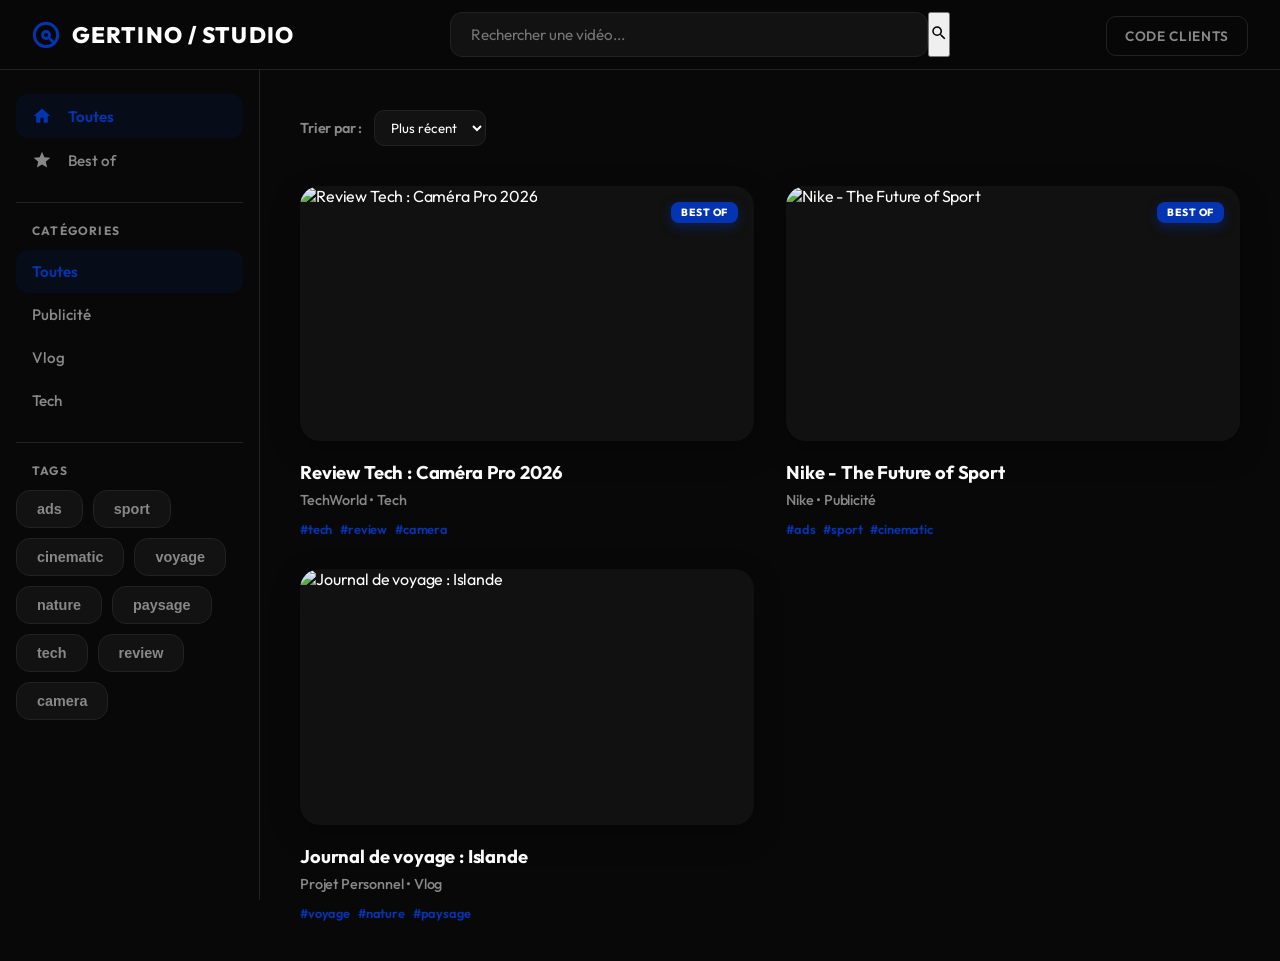
==== index.html @ 9754dc12 "Add files via upload" ====
<!DOCTYPE html>
<html lang="fr">
<head>
    <meta charset="UTF-8">
    <meta name="viewport" content="width=device-width, initial-scale=1.0">
    <title>Portfolio Vidéo | Monteur Pro</title>
    <link rel="stylesheet" href="styles.css">
    <!-- Fallback JSON if fetch fails -->
    <script id="videos-fallback" type="application/json">
    [
      {
        "id": "vid-001",
        "title": "Nike - The Future of Sport",
        "youtubeId": "dQw4w9WgXcQ",
        "category": "Publicité",
        "client": "Nike",
        "tags": ["ads", "sport", "cinematic"],
        "date": "2026-01-15",
        "featured": true,
        "description": "Une publicité dynamique présentant les dernières innovations en matière de vêtements de sport."
      },
      {
        "id": "vid-002",
        "title": "Journal de voyage : Islande",
        "youtubeId": "jNQXAC9IVRw",
        "category": "Vlog",
        "client": "Projet Personnel",
        "tags": ["voyage", "nature", "paysage"],
        "date": "2025-11-20",
        "featured": false,
        "description": "Un voyage cinématographique à travers les paysages époustouflants de l'Islande."
      },
      {
        "id": "vid-003",
        "title": "Review Tech : Caméra Pro 2026",
        "youtubeId": "ScMzIvxBSi4",
        "category": "Tech",
        "client": "TechWorld",
        "tags": ["tech", "review", "camera"],
        "date": "2026-02-10",
        "featured": true,
        "description": "Test approfondi de la caméra la plus attendue de l'année."
      }
    ]
    </script>
</head>
<body class="dark-theme">
    <header class="topbar">
        <div class="logo">
            <svg viewBox="0 0 24 24" width="28" height="28" fill="none" stroke="currentColor" stroke-width="2.5" stroke-linecap="round" stroke-linejoin="round"><circle cx="12" cy="12" r="10"/><circle cx="12" cy="12" r="3"/><path d="m19 19-3.5-3.5"/></svg>
            <span>GERTINO / STUDIO</span>
        </div>
        <div class="search-container">
            <input type="text" id="search-input" placeholder="Rechercher une vidéo...">
            <button id="search-btn">
                <svg viewBox="0 0 24 24" width="18" height="18" fill="currentColor"><path d="M15.5 14h-.79l-.28-.27A6.471 6.471 0 0 0 16 9.5 6.5 6.5 0 1 0 9.5 16c1.61 0 3.09-.59 4.23-1.57l.27.28v.79l5 4.99L20.49 19l-4.99-5zm-6 0C7.01 14 5 11.99 5 9.5S7.01 5 9.5 5 14 7.01 14 9.5 11.99 14 9.5 14z"/></svg>
            </button>
        </div>
        <div class="top-actions">
            <a href="/admin/" class="admin-link">Code clients</a>
        </div>
    </header>

    <main class="layout">
        <aside class="sidebar">
            <nav>
                <button class="nav-item active" data-filter="all">
                    <svg viewBox="0 0 24 24" width="24" height="24" fill="currentColor"><path d="M10 20v-6h4v6h5v-8h3L12 3 2 12h3v8z"/></svg>
                    <span>Toutes</span>
                </button>
                <button class="nav-item" data-filter="featured">
                    <svg viewBox="0 0 24 24" width="24" height="24" fill="currentColor"><path d="M12 17.27L18.18 21l-1.64-7.03L22 9.24l-7.19-.61L12 2 9.19 8.63 2 9.24l5.46 4.73L5.82 21z"/></svg>
                    <span>Best of</span>
                </button>
                <hr>
                <div class="sidebar-section">
                    <h3>Catégories</h3>
                    <div id="categories-list"></div>
                </div>
                <hr>
                <div class="sidebar-section">
                    <h3>Tags</h3>
                    <div id="tags-chips" class="chips-container"></div>
                </div>
            </nav>
        </aside>

        <section class="content">
            <div class="filters-bar">
                <div class="sort-container">
                    <label for="sort-select">Trier par :</label>
                    <select id="sort-select">
                        <option value="newest">Plus récent</option>
                        <option value="oldest">Plus ancien</option>
                        <option value="title-asc">Titre A-Z</option>
                        <option value="title-desc">Titre Z-A</option>
                    </select>
                </div>
                <div id="active-filters" class="active-filters"></div>
            </div>

            <div id="video-grid" class="video-grid">
                <!-- Vidéos injectées ici -->
            </div>

            <div id="empty-state" class="empty-state hidden">
                <p>Aucun résultat ne correspond à votre recherche.</p>
                <button id="reset-filters">Réinitialiser les filtres</button>
            </div>
        </section>
    </main>

    <!-- Modal Player -->
    <div id="video-modal" class="modal hidden" aria-hidden="true" role="dialog">
        <div class="modal-backdrop"></div>
        <div class="modal-content">
            <button class="modal-close" aria-label="Fermer">
                <svg viewBox="0 0 24 24" width="24" height="24" fill="currentColor"><path d="M19 6.41L17.59 5 12 10.59 6.41 5 5 6.41 10.59 12 5 17.59 6.41 19 12 13.41 17.59 19 19 17.59 13.41 12z"/></svg>
            </button>
            <div class="video-container">
                <iframe id="youtube-player" src="" frameborder="0" allow="autoplay; encrypted-media" allowfullscreen></iframe>
            </div>
            <div class="video-details">
                <h2 id="modal-title">Titre de la vidéo</h2>
                <div class="video-meta">
                    <span id="modal-client">Client</span> • 
                    <span id="modal-category">Catégorie</span> • 
                    <span id="modal-date">Date</span>
                </div>
                <div id="modal-tags" class="chips-container"></div>
                <p id="modal-description">Description de la vidéo...</p>
            </div>
        </div>
    </div>

    <script type="module" src="app.js"></script>
</body>
</html>
---- styles.css ----
@import url('https://fonts.googleapis.com/css2?family=Outfit:wght@300;400;600;800&family=JetBrains+Mono:wght@400;500&display=swap');

:root {
    --bg-color: #080808;
    --surface-color: #121212;
    --surface-hover: #1a1a1a;
    --text-primary: #ffffff;
    --text-secondary: #888888;
    --accent-color: #0434b1;
    --accent-hover: #0541d6;
    --border-color: #222222;
    --sidebar-width: 260px;
    --topbar-height: 70px;
}

* {
    box-sizing: border-box;
    margin: 0;
    padding: 0;
}

body {
    font-family: "Outfit", sans-serif;
    background-color: var(--bg-color);
    color: var(--text-primary);
    overflow-x: hidden;
    letter-spacing: -0.01em;
}

.hidden {
    display: none !important;
}

/* Topbar */
.topbar {
    position: fixed;
    top: 0;
    left: 0;
    right: 0;
    height: var(--topbar-height);
    background-color: rgba(8, 8, 8, 0.8);
    backdrop-filter: blur(12px);
    display: flex;
    align-items: center;
    justify-content: space-between;
    padding: 0 32px;
    z-index: 100;
    border-bottom: 1px solid var(--border-color);
}

.logo {
    display: flex;
    align-items: center;
    gap: 12px;
    font-weight: 800;
    font-size: 1.4rem;
    cursor: pointer;
    letter-spacing: 0.05em;
    text-transform: uppercase;
}

.logo svg {
    color: var(--accent-color);
}

.search-container {
    display: flex;
    max-width: 500px;
    width: 100%;
    margin: 0 32px;
    position: relative;
}

.search-container input {
    flex: 1;
    background-color: var(--surface-color);
    border: 1px solid var(--border-color);
    border-radius: 12px;
    padding: 12px 20px;
    color: white;
    font-size: 0.95rem;
    outline: none;
    transition: all 0.2s;
    font-family: inherit;
}

.search-container input:focus {
    border-color: var(--accent-color);
    box-shadow: 0 0 0 4px rgba(4, 52, 177, 0.15);
}

.admin-link {
    color: var(--text-secondary);
    text-decoration: none;
    font-size: 0.85rem;
    font-weight: 600;
    padding: 10px 18px;
    border-radius: 10px;
    border: 1px solid var(--border-color);
    transition: all 0.2s;
    text-transform: uppercase;
    letter-spacing: 0.05em;
}

.admin-link:hover {
    background-color: var(--accent-color);
    border-color: var(--accent-color);
    color: white;
}

/* Layout */
.layout {
    display: flex;
    padding-top: var(--topbar-height);
    min-height: 100vh;
}

/* Sidebar */
.sidebar {
    width: var(--sidebar-width);
    height: calc(100vh - var(--topbar-height));
    position: sticky;
    top: var(--topbar-height);
    padding: 24px 16px;
    overflow-y: auto;
    border-right: 1px solid var(--border-color);
}

.nav-item {
    display: flex;
    align-items: center;
    gap: 16px;
    width: 100%;
    padding: 12px 16px;
    background: none;
    border: none;
    color: var(--text-secondary);
    border-radius: 12px;
    cursor: pointer;
    text-align: left;
    font-size: 0.95rem;
    font-weight: 500;
    transition: all 0.2s;
    font-family: inherit;
}

.nav-item:hover {
    background-color: var(--surface-hover);
    color: white;
}

.nav-item.active {
    background-color: rgba(4, 52, 177, 0.1);
    color: var(--accent-color);
    font-weight: 600;
}

.nav-item svg {
    width: 20px;
    height: 20px;
}

hr {
    border: none;
    border-top: 1px solid var(--border-color);
    margin: 20px 0;
}

.sidebar-section h3 {
    font-size: 0.75rem;
    color: var(--text-secondary);
    margin-bottom: 12px;
    padding-left: 16px;
    text-transform: uppercase;
    letter-spacing: 0.1em;
    font-weight: 700;
}

/* Content */
.content {
    flex: 1;
    padding: 40px;
    background-color: var(--bg-color);
}

.filters-bar {
    display: flex;
    justify-content: space-between;
    align-items: center;
    margin-bottom: 40px;
    flex-wrap: wrap;
    gap: 24px;
}

.sort-container {
    display: flex;
    align-items: center;
    gap: 12px;
    font-size: 0.9rem;
    font-weight: 600;
    color: var(--text-secondary);
}

.sort-container select {
    background-color: var(--surface-color);
    color: white;
    border: 1px solid var(--border-color);
    padding: 8px 12px;
    border-radius: 10px;
    outline: none;
    font-family: inherit;
    cursor: pointer;
}

.sort-container select:focus {
    border-color: var(--accent-color);
}

/* Video Grid */
.video-grid {
    display: grid;
    grid-template-columns: repeat(auto-fill, minmax(320px, 1fr));
    gap: 32px;
}

.video-card {
    cursor: pointer;
    transition: all 0.3s cubic-bezier(0.4, 0, 0.2, 1);
}

.video-card:hover {
    transform: translateY(-8px);
}

.thumbnail-container {
    position: relative;
    width: 100%;
    aspect-ratio: 16 / 9;
    background-color: #111;
    border-radius: 20px;
    overflow: hidden;
    box-shadow: 0 10px 30px rgba(0,0,0,0.3);
}

.thumbnail-container img {
    width: 100%;
    height: 100%;
    object-fit: cover;
    transition: transform 0.5s;
}

.video-card:hover .thumbnail-container img {
    transform: scale(1.05);
}

.featured-badge {
    position: absolute;
    top: 16px;
    right: 16px;
    background-color: var(--accent-color);
    color: white;
    font-size: 0.65rem;
    font-weight: 800;
    padding: 4px 10px;
    border-radius: 8px;
    text-transform: uppercase;
    letter-spacing: 0.05em;
    box-shadow: 0 4px 12px rgba(4, 52, 177, 0.4);
}

.video-info {
    display: flex;
    gap: 16px;
    margin-top: 20px;
}

.video-text h3 {
    font-size: 1.15rem;
    font-weight: 700;
    line-height: 1.3;
    margin-bottom: 6px;
    display: -webkit-box;
    -webkit-line-clamp: 2;
    -webkit-box-orient: vertical;
    overflow: hidden;
    color: var(--text-primary);
}

.video-meta-text {
    font-size: 0.9rem;
    color: var(--text-secondary);
    font-weight: 500;
}

.card-tags {
    display: flex;
    gap: 8px;
    margin-top: 12px;
}

.card-tag {
    font-size: 0.8rem;
    color: var(--accent-color);
    font-weight: 600;
}

/* Chips */
.chips-container {
    display: flex;
    flex-wrap: wrap;
    gap: 10px;
}

.chip {
    background-color: var(--surface-color);
    border: 1px solid var(--border-color);
    color: var(--text-secondary);
    padding: 10px 20px;
    border-radius: 14px;
    font-size: 0.9rem;
    font-weight: 600;
    cursor: pointer;
    transition: all 0.2s;
}

.chip:hover {
    background-color: var(--surface-hover);
    color: white;
}

.chip.active {
    background-color: var(--accent-color);
    color: white;
    border-color: var(--accent-color);
    box-shadow: 0 4px 15px rgba(4, 52, 177, 0.3);
}

/* Modal */
.modal {
    position: fixed;
    top: 0;
    left: 0;
    width: 100%;
    height: 100%;
    z-index: 1000;
    display: flex;
    align-items: center;
    justify-content: center;
    padding: 20px;
}

.modal-backdrop {
    position: absolute;
    width: 100%;
    height: 100%;
    background-color: rgba(0, 0, 0, 0.92);
    backdrop-filter: blur(8px);
}

.modal-content {
    position: relative;
    width: 100%;
    max-width: 1100px;
    background-color: var(--surface-color);
    border-radius: 30px;
    overflow: hidden;
    z-index: 1001;
    max-height: 95vh;
    overflow-y: auto;
    border: 1px solid var(--border-color);
    box-shadow: 0 30px 60px rgba(0,0,0,0.5);
}

.modal-close {
    position: absolute;
    top: 24px;
    right: 24px;
    background: rgba(255,255,255,0.1);
    border: none;
    color: white;
    width: 44px;
    height: 44px;
    border-radius: 50%;
    cursor: pointer;
    display: flex;
    align-items: center;
    justify-content: center;
    z-index: 10;
    transition: all 0.2s;
}

.modal-close:hover {
    background: var(--accent-color);
    transform: rotate(90deg);
}

.video-container {
    width: 100%;
    aspect-ratio: 16 / 9;
    background-color: black;
}

.video-container iframe {
    width: 100%;
    height: 100%;
}

.video-details {
    padding: 40px;
}

.video-details h2 {
    font-size: 2rem;
    font-weight: 800;
    margin-bottom: 16px;
    letter-spacing: -0.02em;
}

.video-meta {
    color: var(--text-secondary);
    margin-bottom: 24px;
    font-size: 1rem;
    font-weight: 500;
    display: flex;
    gap: 12px;
    align-items: center;
}

.video-meta span {
    display: flex;
    align-items: center;
    gap: 6px;
}

.video-details p {
    line-height: 1.8;
    color: #cccccc;
    font-size: 1.05rem;
}

.modal-tags-container {
    margin-top: 32px;
    display: flex;
    flex-wrap: wrap;
    gap: 10px;
}

.modal-tags-container .chip {
    padding: 6px 14px;
    font-size: 0.8rem;
    background-color: rgba(255,255,255,0.05);
}

/* Empty State */
.empty-state {
    text-align: center;
    padding: 100px 20px;
    color: var(--text-secondary);
}

.empty-state svg {
    margin-bottom: 24px;
    opacity: 0.3;
}

.empty-state h2 {
    font-size: 1.5rem;
    margin-bottom: 12px;
    color: white;
}

.empty-state button {
    margin-top: 24px;
    background-color: var(--accent-color);
    color: white;
    border: none;
    padding: 14px 28px;
    border-radius: 14px;
    cursor: pointer;
    font-weight: 700;
    font-family: inherit;
    transition: all 0.2s;
}

.empty-state button:hover {
    background-color: var(--accent-hover);
    transform: translateY(-2px);
}

/* Mobile Responsive */
@media (max-width: 900px) {
    .sidebar {
        display: none;
    }
    .topbar {
        padding: 0 20px;
    }
    .logo span {
        font-size: 1.1rem;
    }
    .search-container {
        display: none; /* Hide search on small mobile to save space */
    }
    .content {
        padding: 24px;
    }
    .video-grid {
        grid-template-columns: 1fr;
    }
    .video-details h2 {
        font-size: 1.5rem;
    }
}
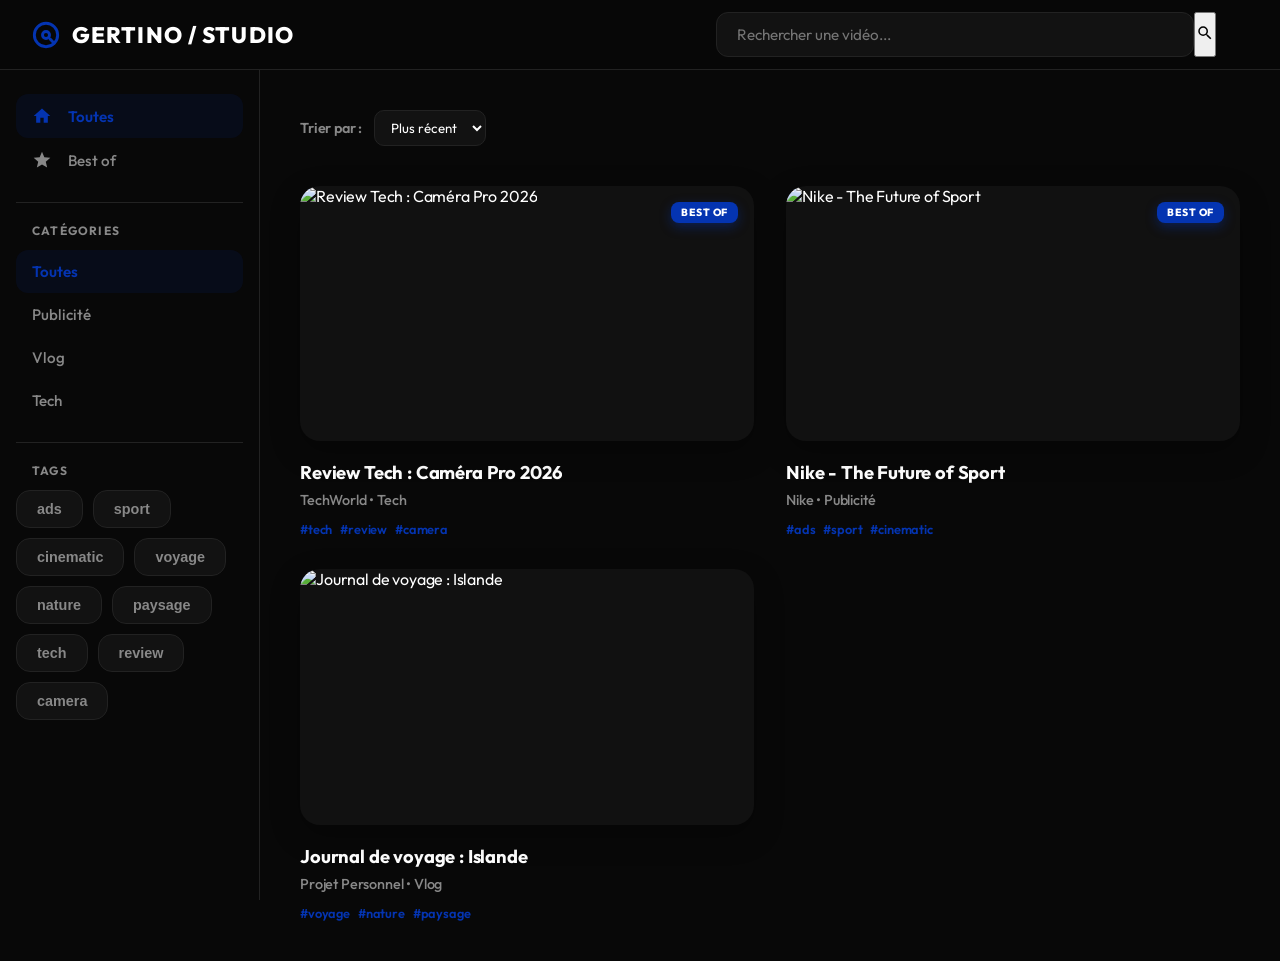
==== commit a66082ab: "Remove admin link from top actions" ====
--- a/index.html
+++ b/index.html
@@ -56,9 +56,7 @@
                 <svg viewBox="0 0 24 24" width="18" height="18" fill="currentColor"><path d="M15.5 14h-.79l-.28-.27A6.471 6.471 0 0 0 16 9.5 6.5 6.5 0 1 0 9.5 16c1.61 0 3.09-.59 4.23-1.57l.27.28v.79l5 4.99L20.49 19l-4.99-5zm-6 0C7.01 14 5 11.99 5 9.5S7.01 5 9.5 5 14 7.01 14 9.5 11.99 14 9.5 14z"/></svg>
             </button>
         </div>
-        <div class="top-actions">
-            <a href="/admin/" class="admin-link">Code clients</a>
-        </div>
+        
     </header>
 
     <main class="layout">
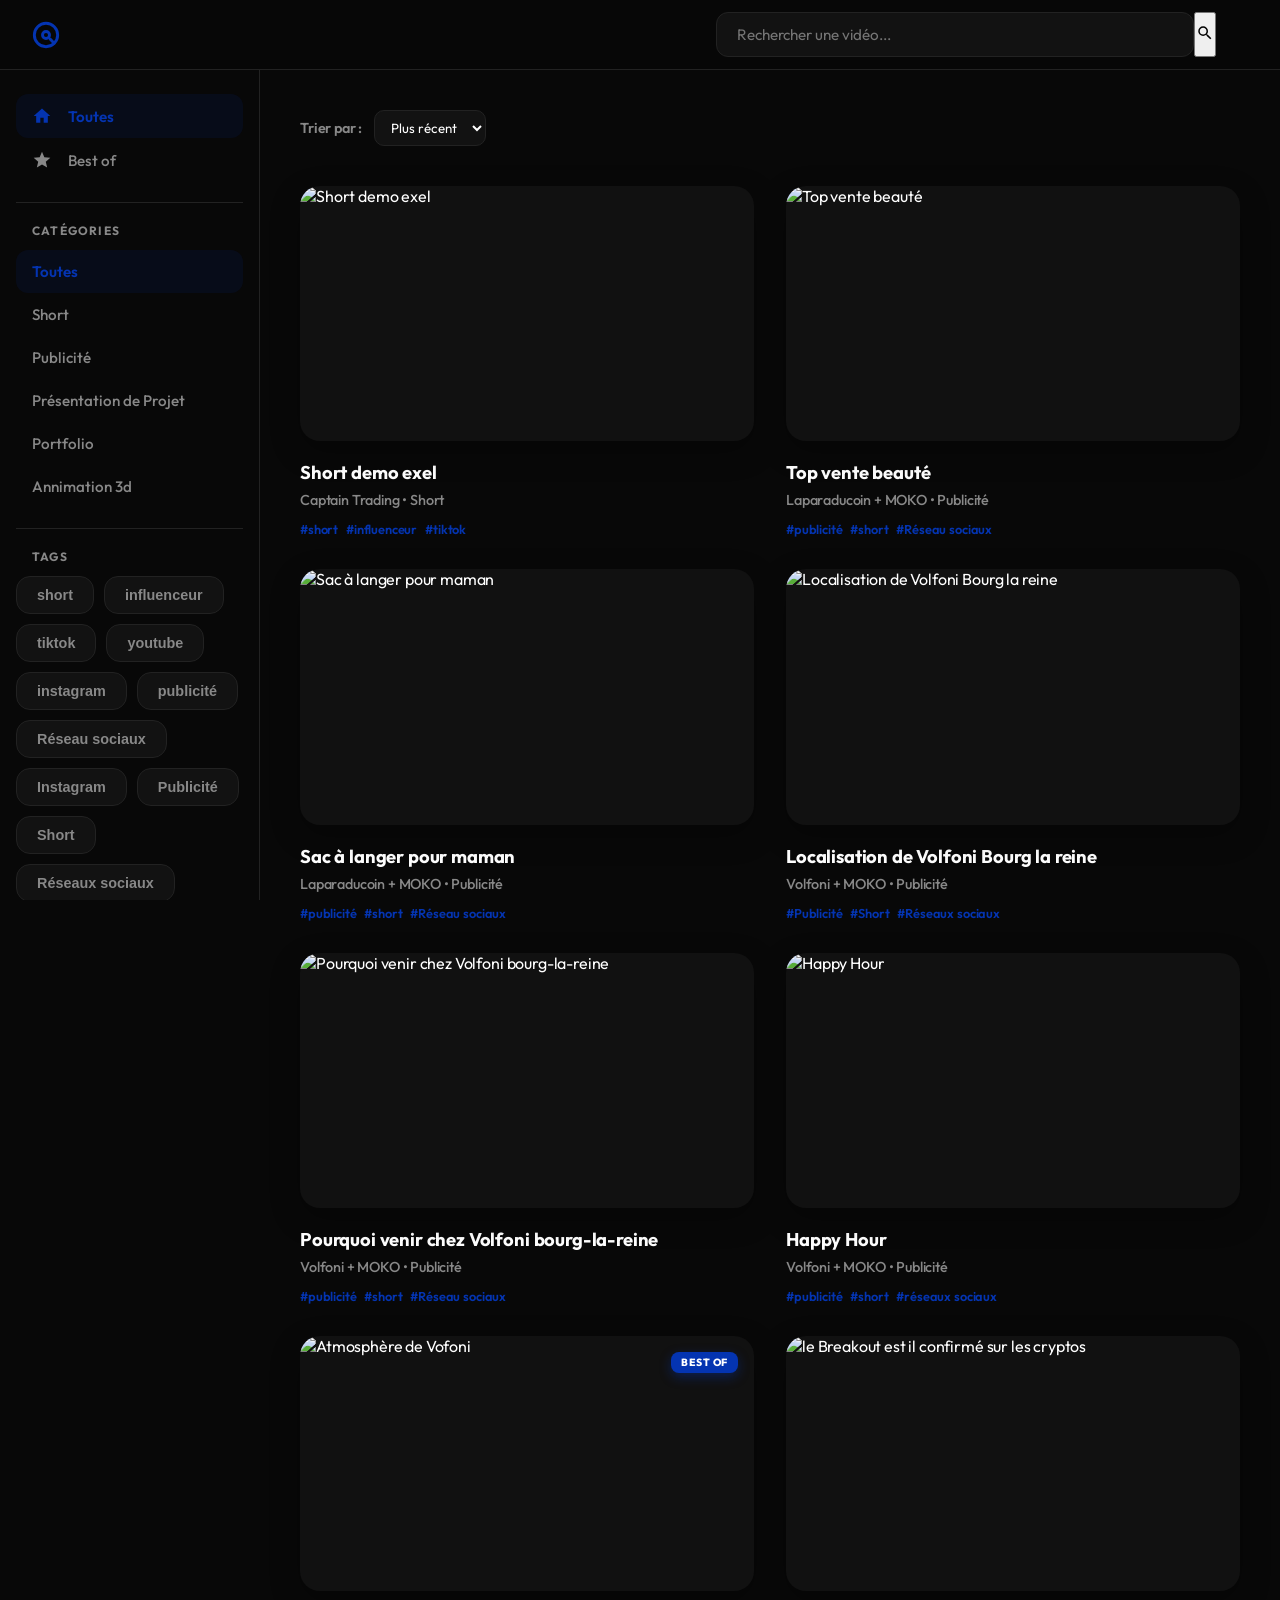
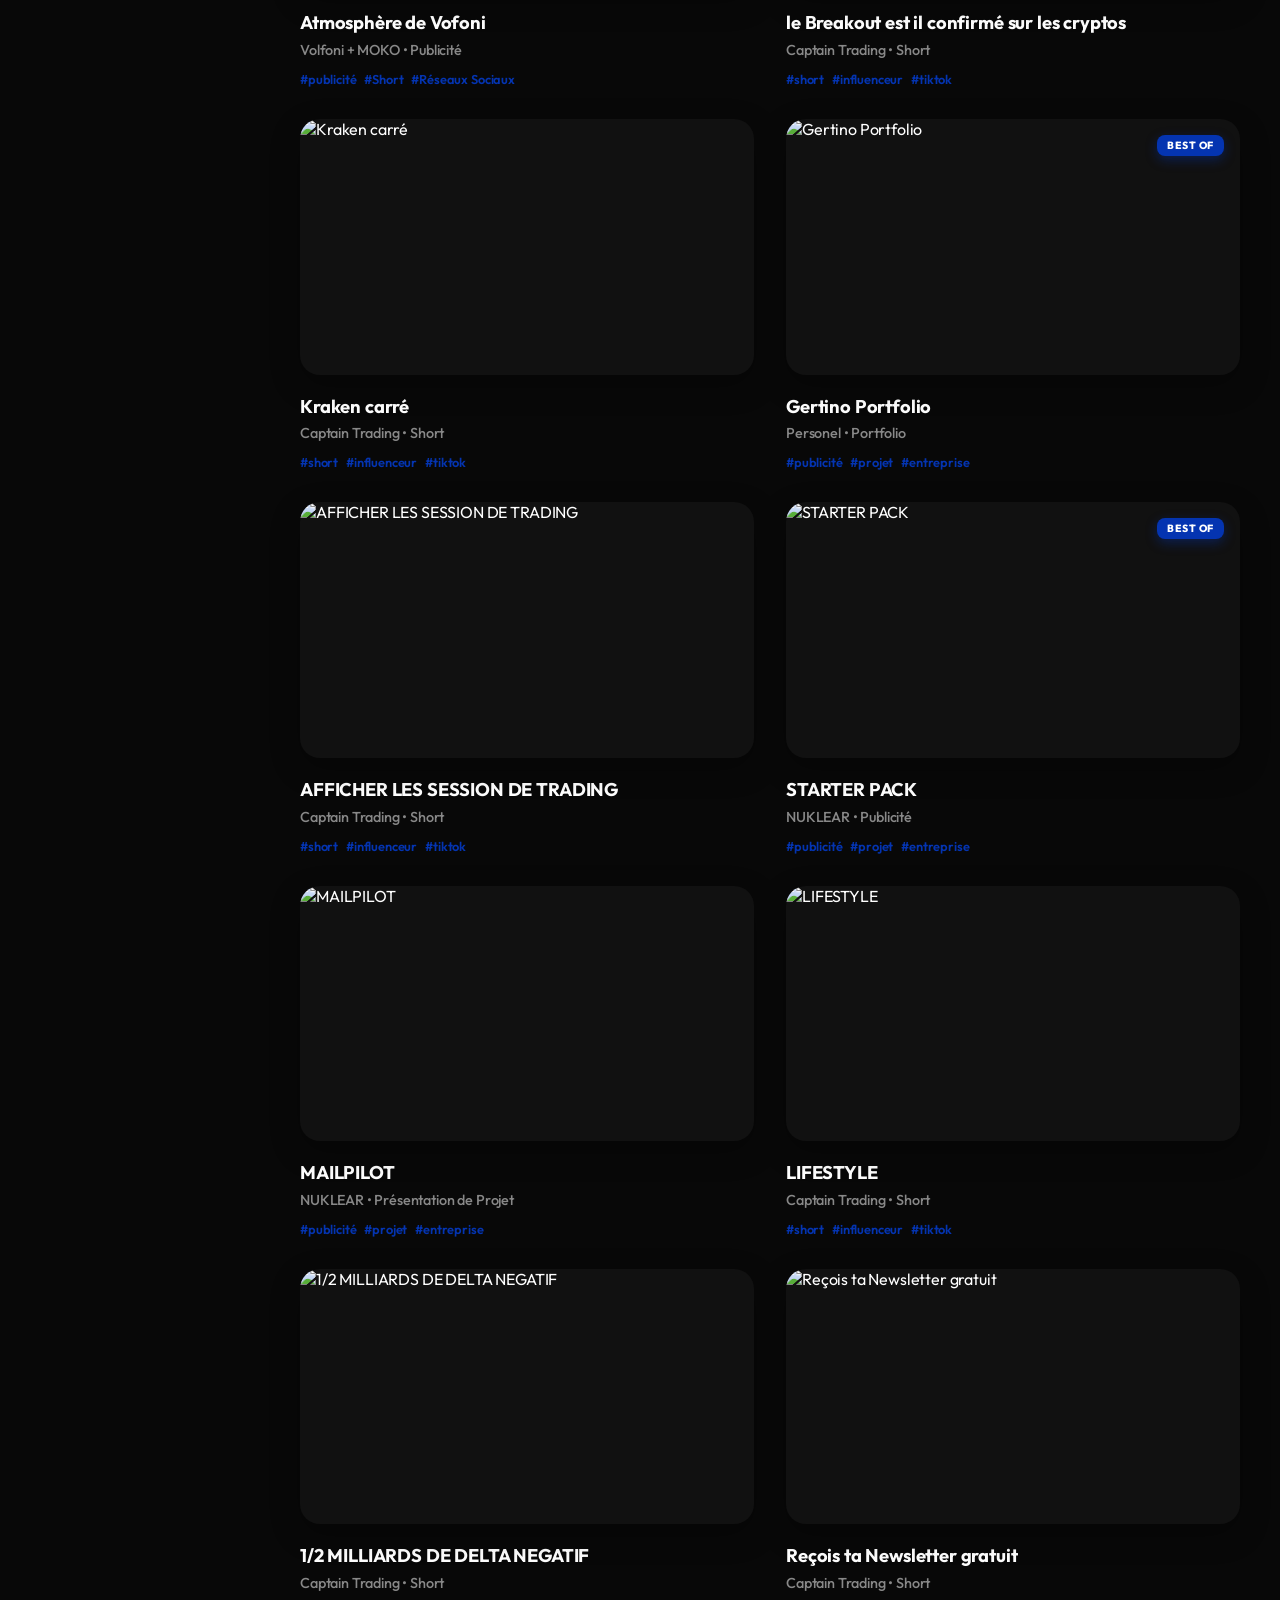
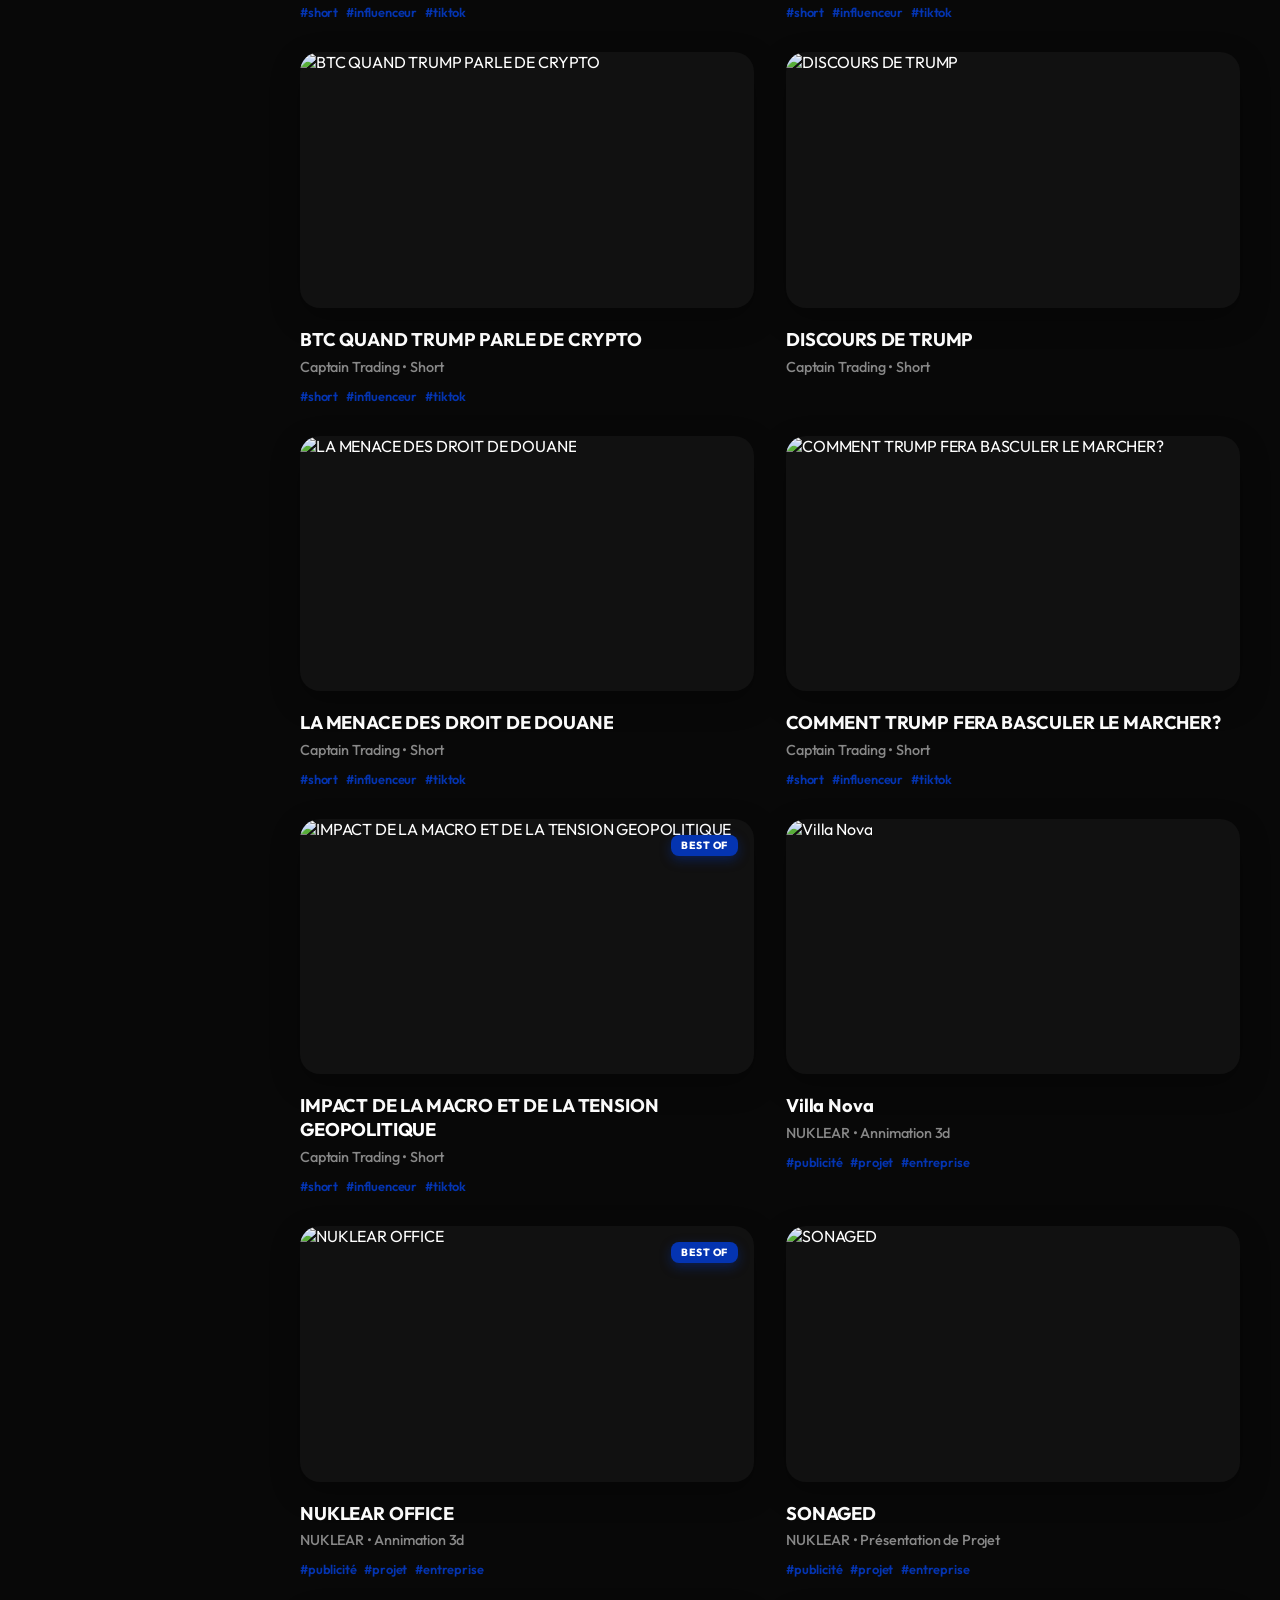
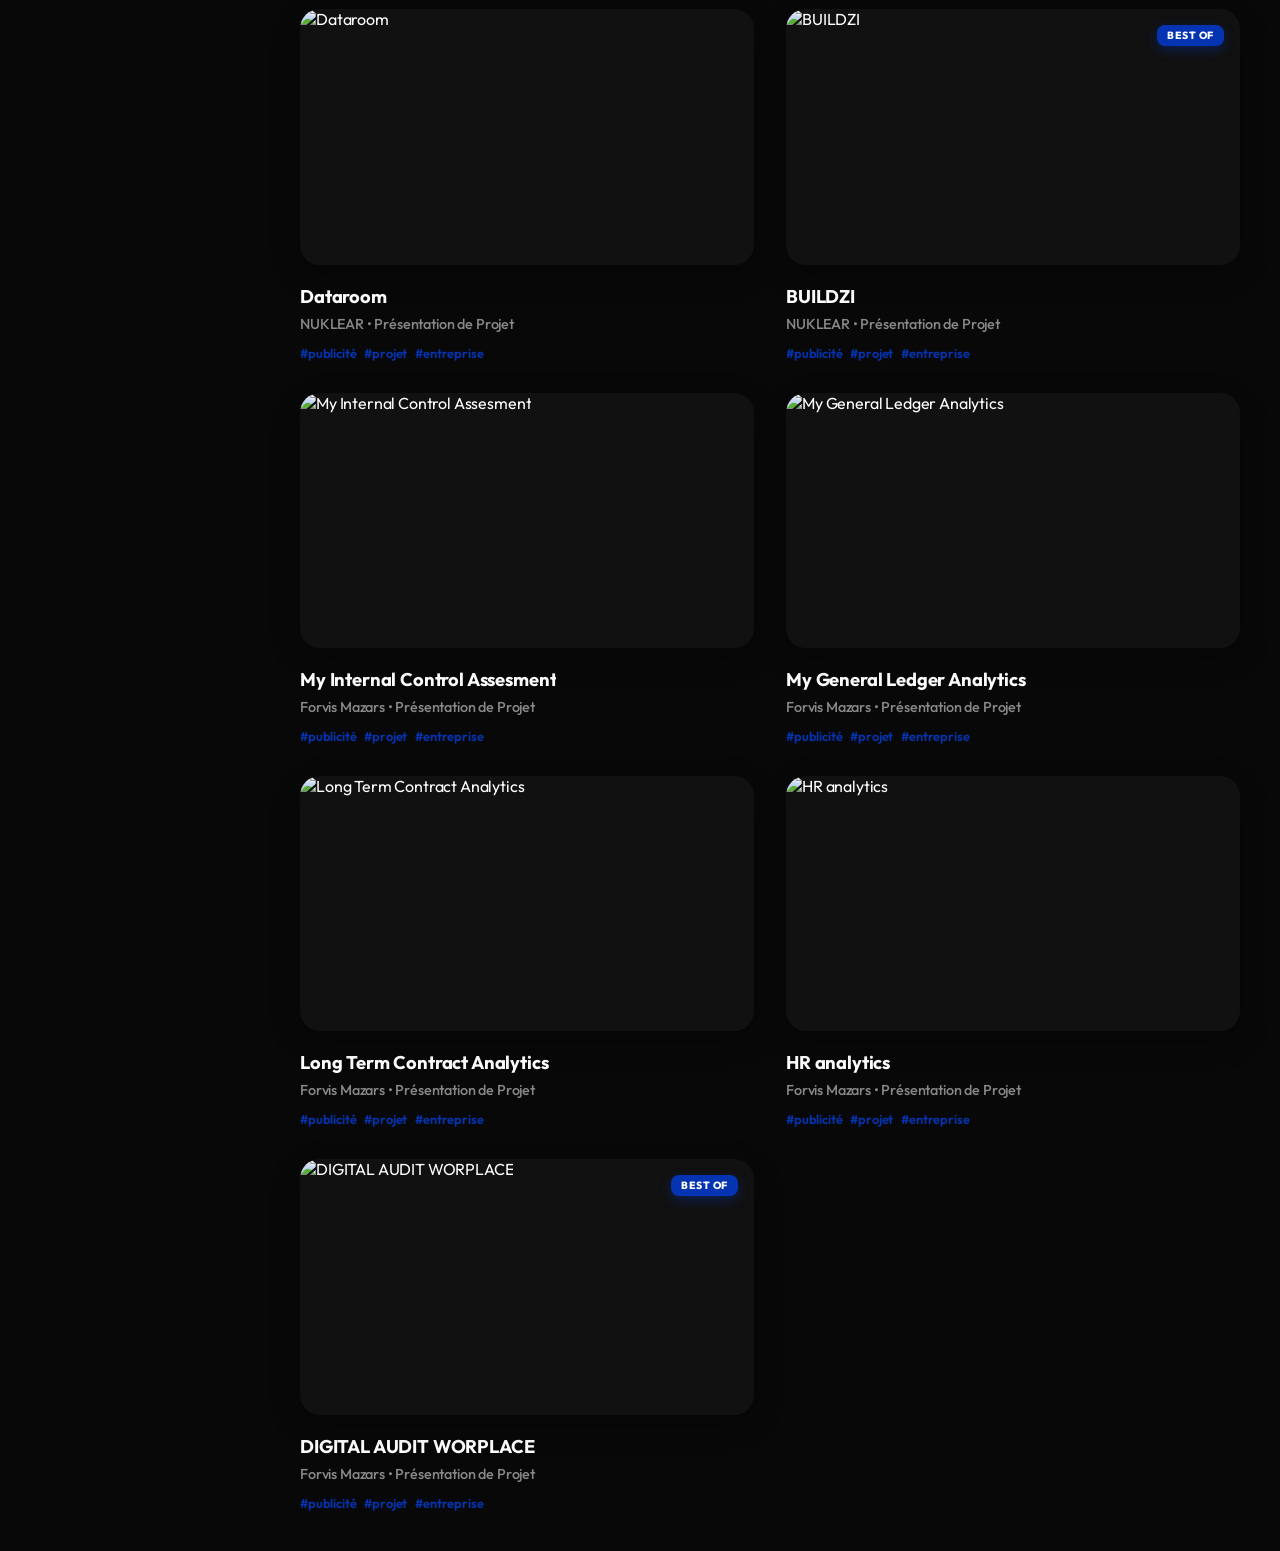
==== commit e927d626: "Remove logo text from header Removed the logo text from the header." ====
--- a/index.html
+++ b/index.html
@@ -48,7 +48,7 @@
     <header class="topbar">
         <div class="logo">
             <svg viewBox="0 0 24 24" width="28" height="28" fill="none" stroke="currentColor" stroke-width="2.5" stroke-linecap="round" stroke-linejoin="round"><circle cx="12" cy="12" r="10"/><circle cx="12" cy="12" r="3"/><path d="m19 19-3.5-3.5"/></svg>
-            <span>GERTINO / STUDIO</span>
+            <span></span>
         </div>
         <div class="search-container">
             <input type="text" id="search-input" placeholder="Rechercher une vidéo...">
